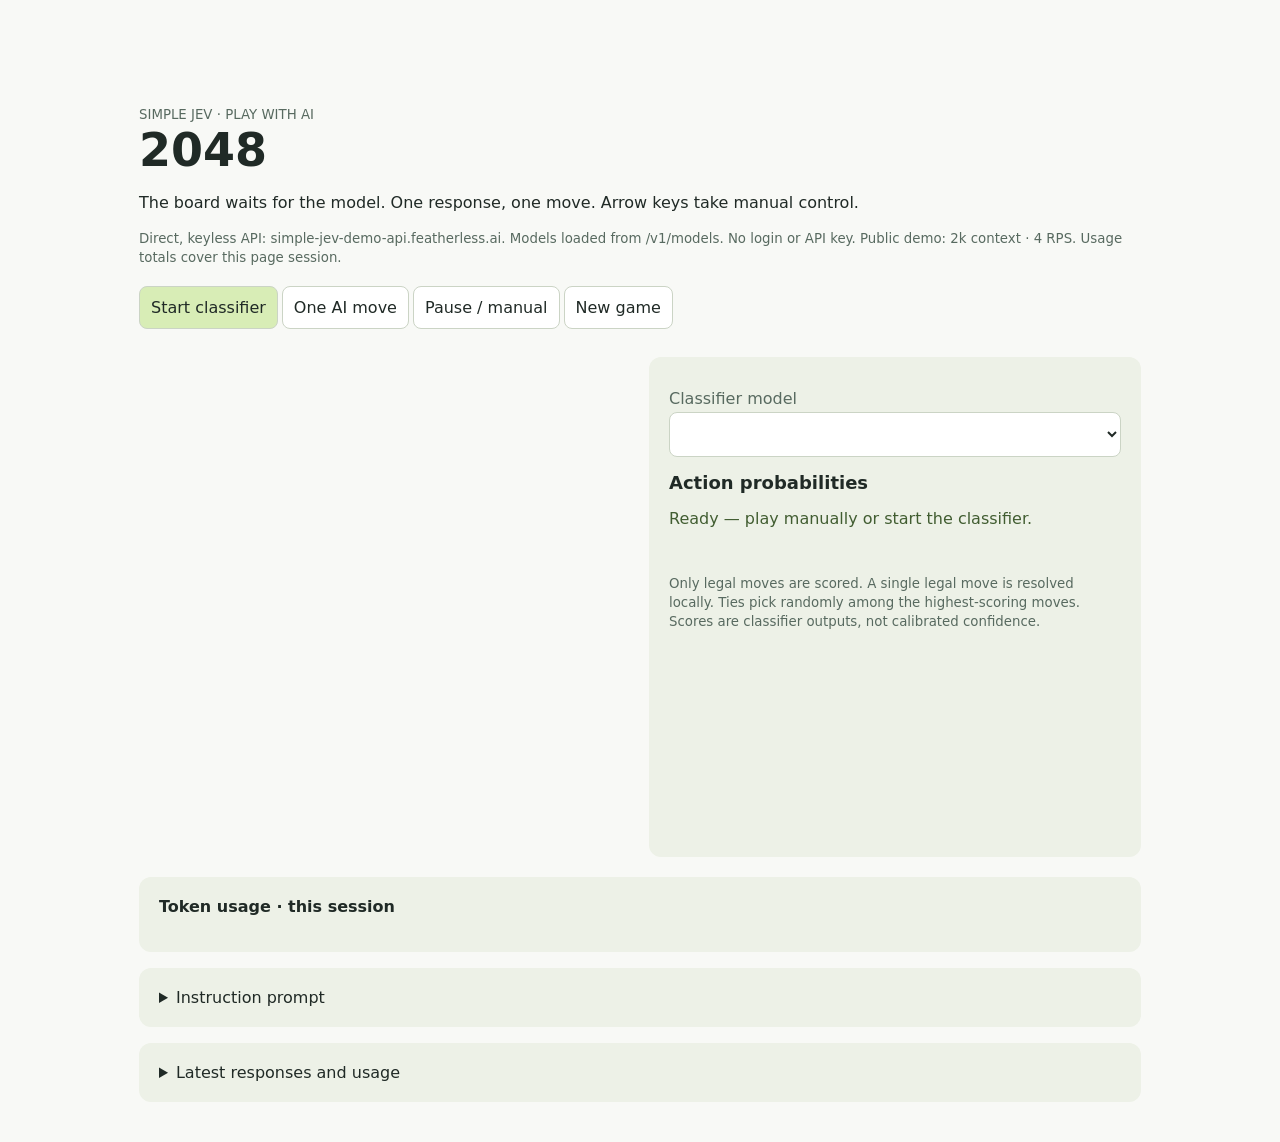
==== website/cool-demo/2048/index.html @ 7bb4f0c7 "Serve website under the /simple-jev/ URL prefix (#7) * Serve website under the /simple-jev/ URL pref" ====
<!doctype html>
<html lang="en">
  <!-- CookieHub consent management -->
  <script src="https://cdn.cookiehub.eu/c2/65d105e9.js" async></script>
  <!-- Google Tag Manager -->
  <script>(function(w,d,s,l,i){w[l]=w[l]||[];w[l].push({'gtm.start':
  new Date().getTime(),event:'gtm.js'});var f=d.getElementsByTagName(s)[0],
  j=d.createElement(s),dl=l!='dataLayer'?'&l='+l:'';j.async=true;j.src=
  'https://www.googletagmanager.com/gtm.js?id='+i+dl;f.parentNode.insertBefore(j,f);
  })(window,document,'script','dataLayer','GTM-KG695H35');</script>
  <!-- End Google Tag Manager -->
  <meta charset="utf-8" /><meta
    name="viewport"
    content="width=device-width,initial-scale=1"
  /><title>2048 · Simple Jev</title>
  <style>
    * {
      box-sizing: border-box;
    }
    body {
      margin: 0;
      background: #10151e;
      color: #edf2fa;
      font: 16px system-ui;
    }
    main {
      max-width: 1050px;
      margin: 40px auto;
      padding: 0 24px;
    }
    header {
      display: flex;
      justify-content: space-between;
      align-items: center;
    }
    h1 {
      font-size: 46px;
      margin: 0;
    }
    small,
    label {
      color: #a9b7c9;
    }
    a {
      color: #83c5ff;
    }
    button,
    select {
      background: #273346;
      border: 1px solid #41536d;
      color: inherit;
      border-radius: 8px;
      padding: 11px;
      margin: 4px 4px 4px 0;
      font: inherit;
      cursor: pointer;
    }
    button.primary {
      background: #32765e;
    }
    button:disabled {
      opacity: 0.45;
      cursor: default;
    }
    .layout {
      display: grid;
      grid-template-columns: minmax(280px, 480px) 1fr;
      gap: 30px;
      margin-top: 24px;
    }
    canvas {
      width: 100%;
      border-radius: 12px;
    }
    aside,
    details,
    .metrics {
      background: #192331;
      border-radius: 12px;
      padding: 20px;
    }
    .metrics {
      margin-top: 20px;
    }
    .row {
      padding: 12px 0;
    }
    .row.chosen {
      color: #74e4b1;
    }
    .track {
      height: 12px;
      background: #354257;
      border-radius: 6px;
      overflow: hidden;
      margin-top: 8px;
    }
    .fill {
      height: 100%;
      background: #72b8ee;
    }
    .chosen .fill {
      background: #74e4b1;
    }
    pre {
      white-space: pre-wrap;
      overflow-wrap: anywhere;
      font: 13px ui-monospace;
    }
    #status {
      min-height: 48px;
      color: #a9d7ff;
    }
    details {
      margin-top: 16px;
    }
    summary {
      cursor: pointer;
    }
    h2 {
      font-size: 18px;
    }
    @media (max-width: 720px) {
      .layout {
        grid-template-columns: 1fr;
      }
      main {
        margin: 20px auto;
      }
    }

    body {
      background: #f8f9f6;
      color: #202a26;
    }
    small,
    label {
      color: #586a60;
    }
    a {
      color: #415d31;
    }
    button,
    select {
      background: #fff;
      border-color: #cbd4c5;
      color: #202a26;
    }
    button.primary {
      background: #d8edb6;
    }
    aside,
    details,
    .metrics {
      background: #edf1e7;
    }
    .track {
      background: #d5ddcf;
    }
    .fill {
      background: #759867;
    }
    .row.chosen {
      color: #315c27;
    }
    .chosen .fill {
      background: #6fa14c;
    }
    #status {
      color: #415d31;
    }
    button:focus-visible,
    select:focus-visible,
    a:focus-visible {
      outline: 3px solid #d4792c;
      outline-offset: 3px;
    }
    header {
      gap: 20px;
      flex-wrap: wrap;
    }
    canvas {
      touch-action: none;
    }
    #status {
      overflow-wrap: anywhere;
    }
    aside > label {
      display: block;
      margin-top: 12px;
    }
    aside select {
      display: block;
      width: 100%;
      max-width: 100%;
    }
    aside {
      min-width: 0;
    }
    #status {
      min-height: 48px;
    }
  body { padding-top:64px; }
@media(max-width:560px) { body { padding-top:100px; } }
</style>
  <script src="../../shared/demo-header.js" defer></script>
  <!-- Google Tag Manager (noscript) -->
  <noscript><iframe src="https://www.googletagmanager.com/ns.html?id=GTM-KG695H35"
  height="0" width="0" style="display:none;visibility:hidden"></iframe></noscript>
  <!-- End Google Tag Manager (noscript) -->
  <simple-jev-demo-header></simple-jev-demo-header>
  <main>
    <header>
      <div>
        <small>SIMPLE JEV · PLAY WITH AI</small>
        <h1>2048</h1>
      </div>
      
    </header>
    <p>
      The board waits for the model. One response, one move. Arrow keys take
      manual control.
    </p>
    <p>
      <small
        >Direct, keyless API: simple-jev-demo-api.featherless.ai. Models loaded
        from /v1/models. No login or API key. Public demo: 2k context · 4 RPS.
        Usage totals cover this page session.</small
      >
    </p>
    <button class="primary" id="start">Start classifier</button
    ><button id="step">One AI move</button
    ><button id="stop">Pause / manual</button><button id="new">New game</button>
    <div class="layout">
      <section>
        <canvas
          id="board"
          width="400"
          height="400"
          aria-label="2048 game board"
        ></canvas>
        <p id="score"></p>
        <div id="controls"></div>
      </section>
      <aside>
        <label for="model">Classifier model</label
        ><select id="model"></select>
        <h2>Action probabilities</h2>
        <div id="bars"></div>
        <p id="status" role="status" aria-live="polite">
          Ready — play manually or start the classifier.
        </p>
        <small
          >Only legal moves are scored. A single legal move is resolved locally.
          Ties pick randomly among the highest-scoring moves. Scores are
          classifier outputs, not calibrated confidence.</small
        >
      </aside>
    </div>
    <div class="metrics">
      <strong>Token usage · this session</strong>
      <p id="totals"></p>
      <p id="last"></p>
    </div>
    <details>
      <summary>Instruction prompt</summary>
      <pre id="prompt"></pre>
    </details>
    <details>
      <summary>Latest responses and usage</summary>
      <pre id="logs"></pre>
    </details>
  </main>
  <script type="module" src="./app.js"></script>
</html>
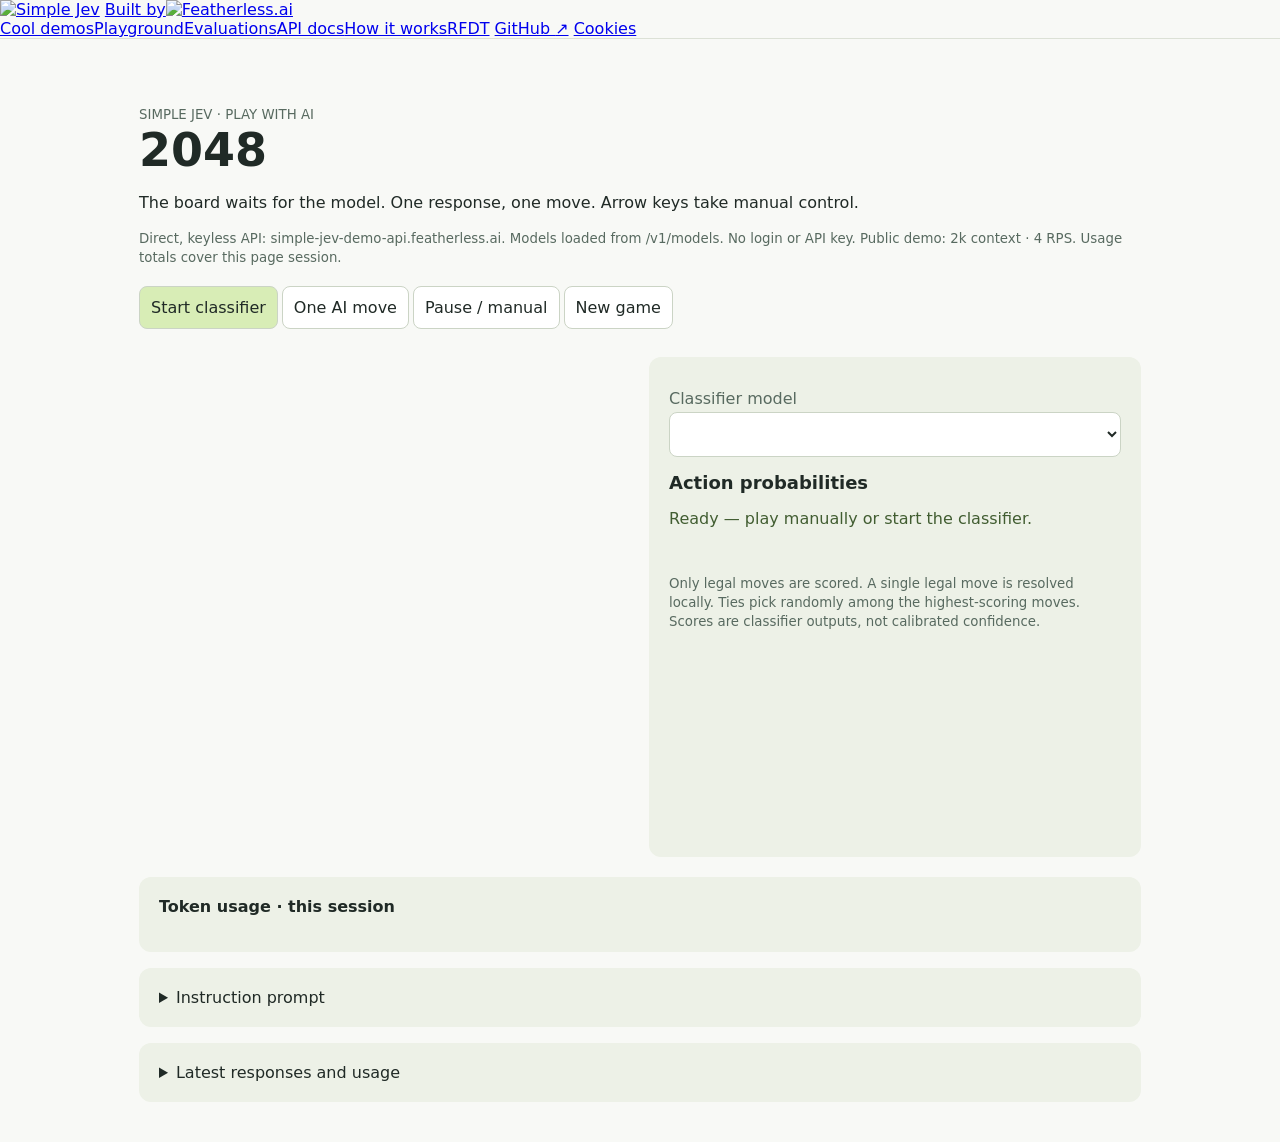
==== commit 91400576: "fix(website): load CookieHub correctly and add cookie settings link" ====
--- a/website/cool-demo/2048/index.html
+++ b/website/cool-demo/2048/index.html
@@ -1,7 +1,13 @@
 <!doctype html>
 <html lang="en">
-  <!-- CookieHub consent management -->
-  <script src="https://cdn.cookiehub.eu/c2/65d105e9.js" async></script>
+  <!-- CookieHub consent: sync load + explicit init, matching featherless.ai. -->
+  <script src="https://cdn.cookiehub.eu/c2/65d105e9.js"></script>
+  <script>
+    document.addEventListener("DOMContentLoaded", function (event) {
+      var cpm = {};
+      window.cookiehub.load(cpm);
+    });
+  </script>
   <!-- Google Tag Manager -->
   <script>(function(w,d,s,l,i){w[l]=w[l]||[];w[l].push({'gtm.start':
   new Date().getTime(),event:'gtm.js'});var f=d.getElementsByTagName(s)[0],
